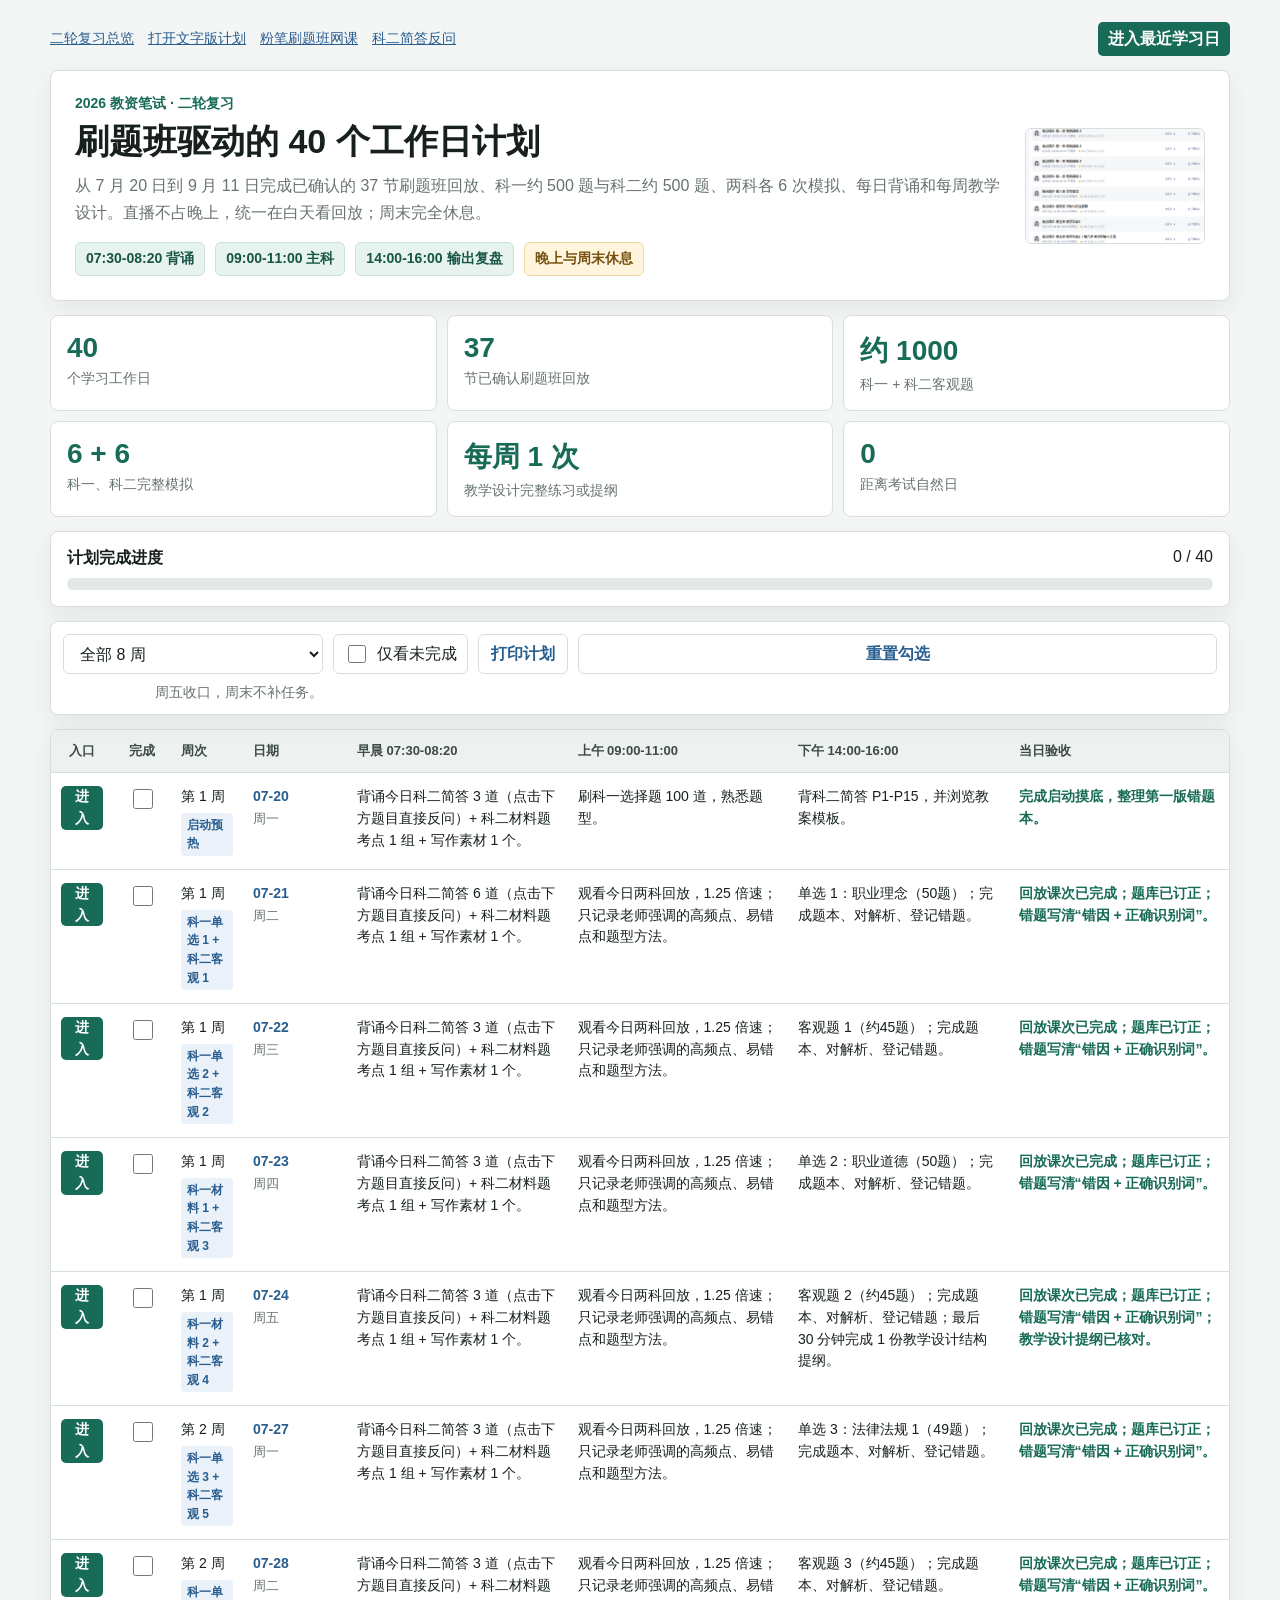
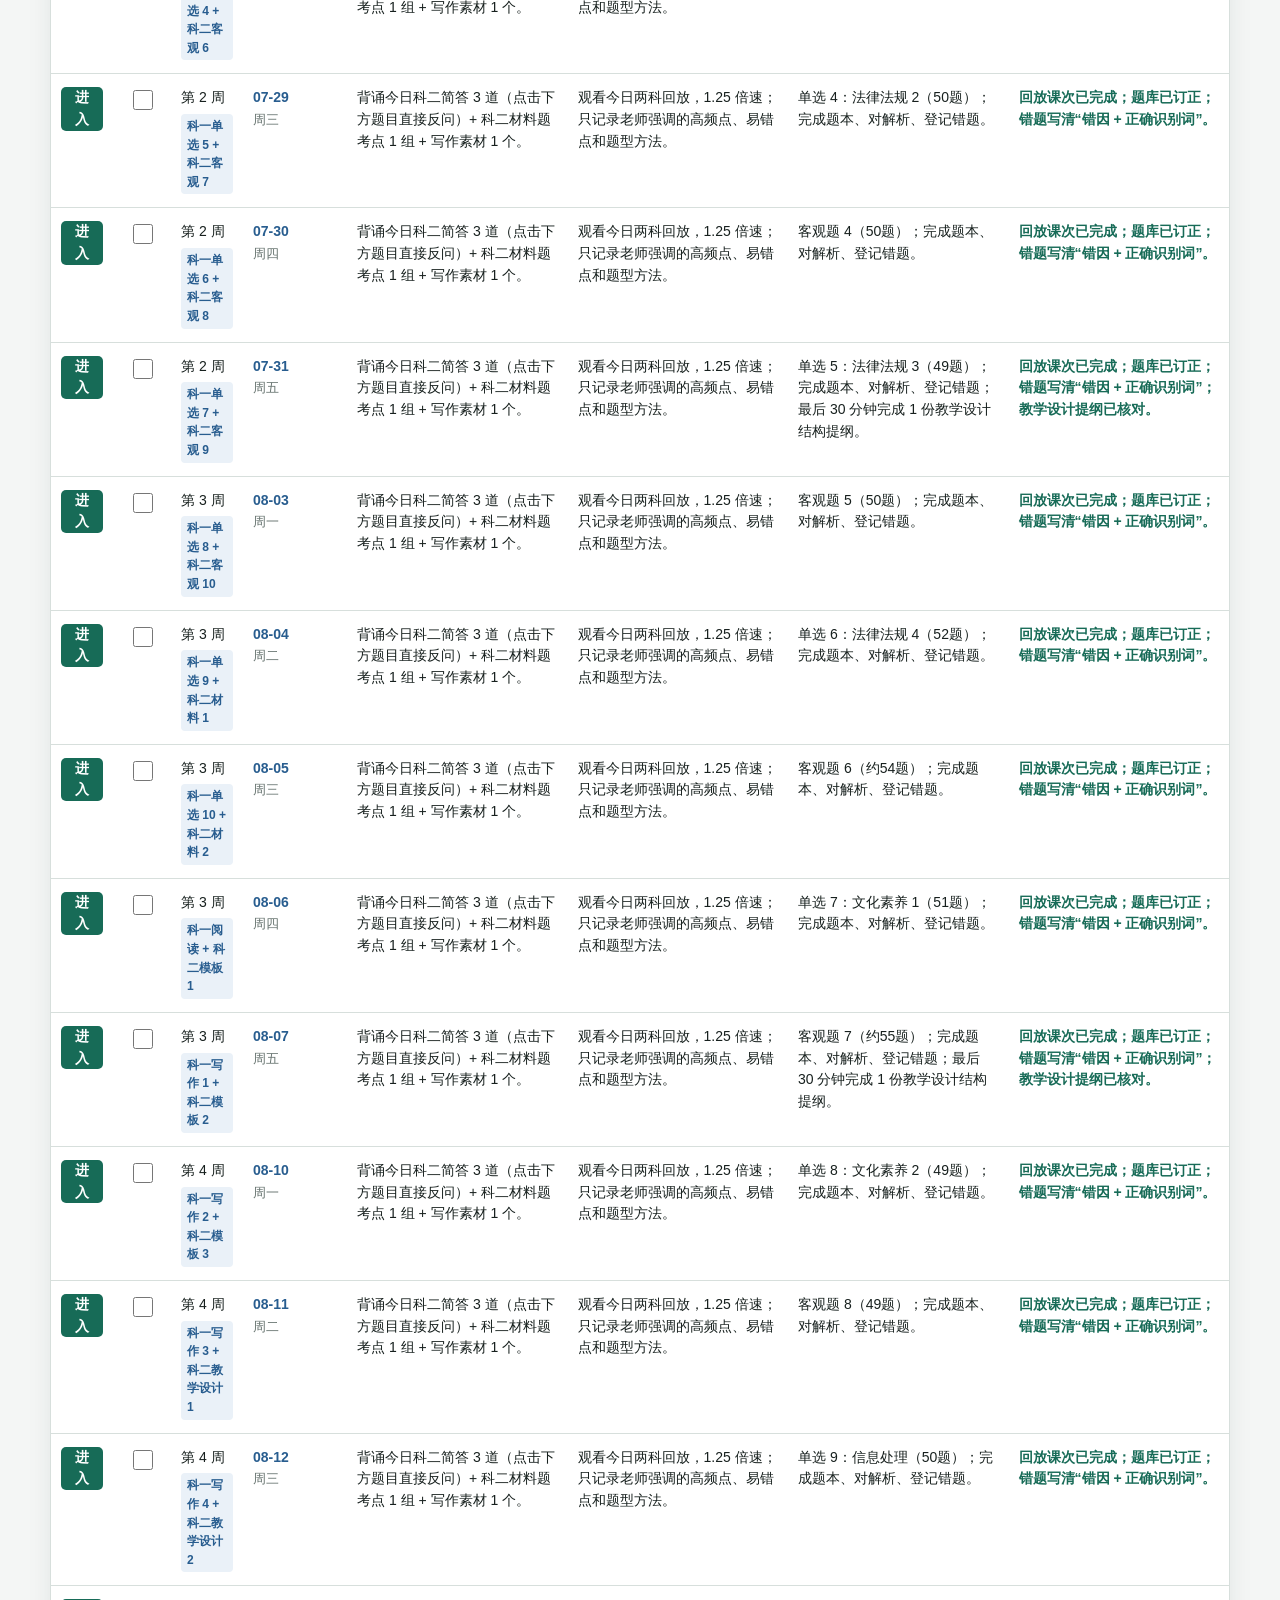
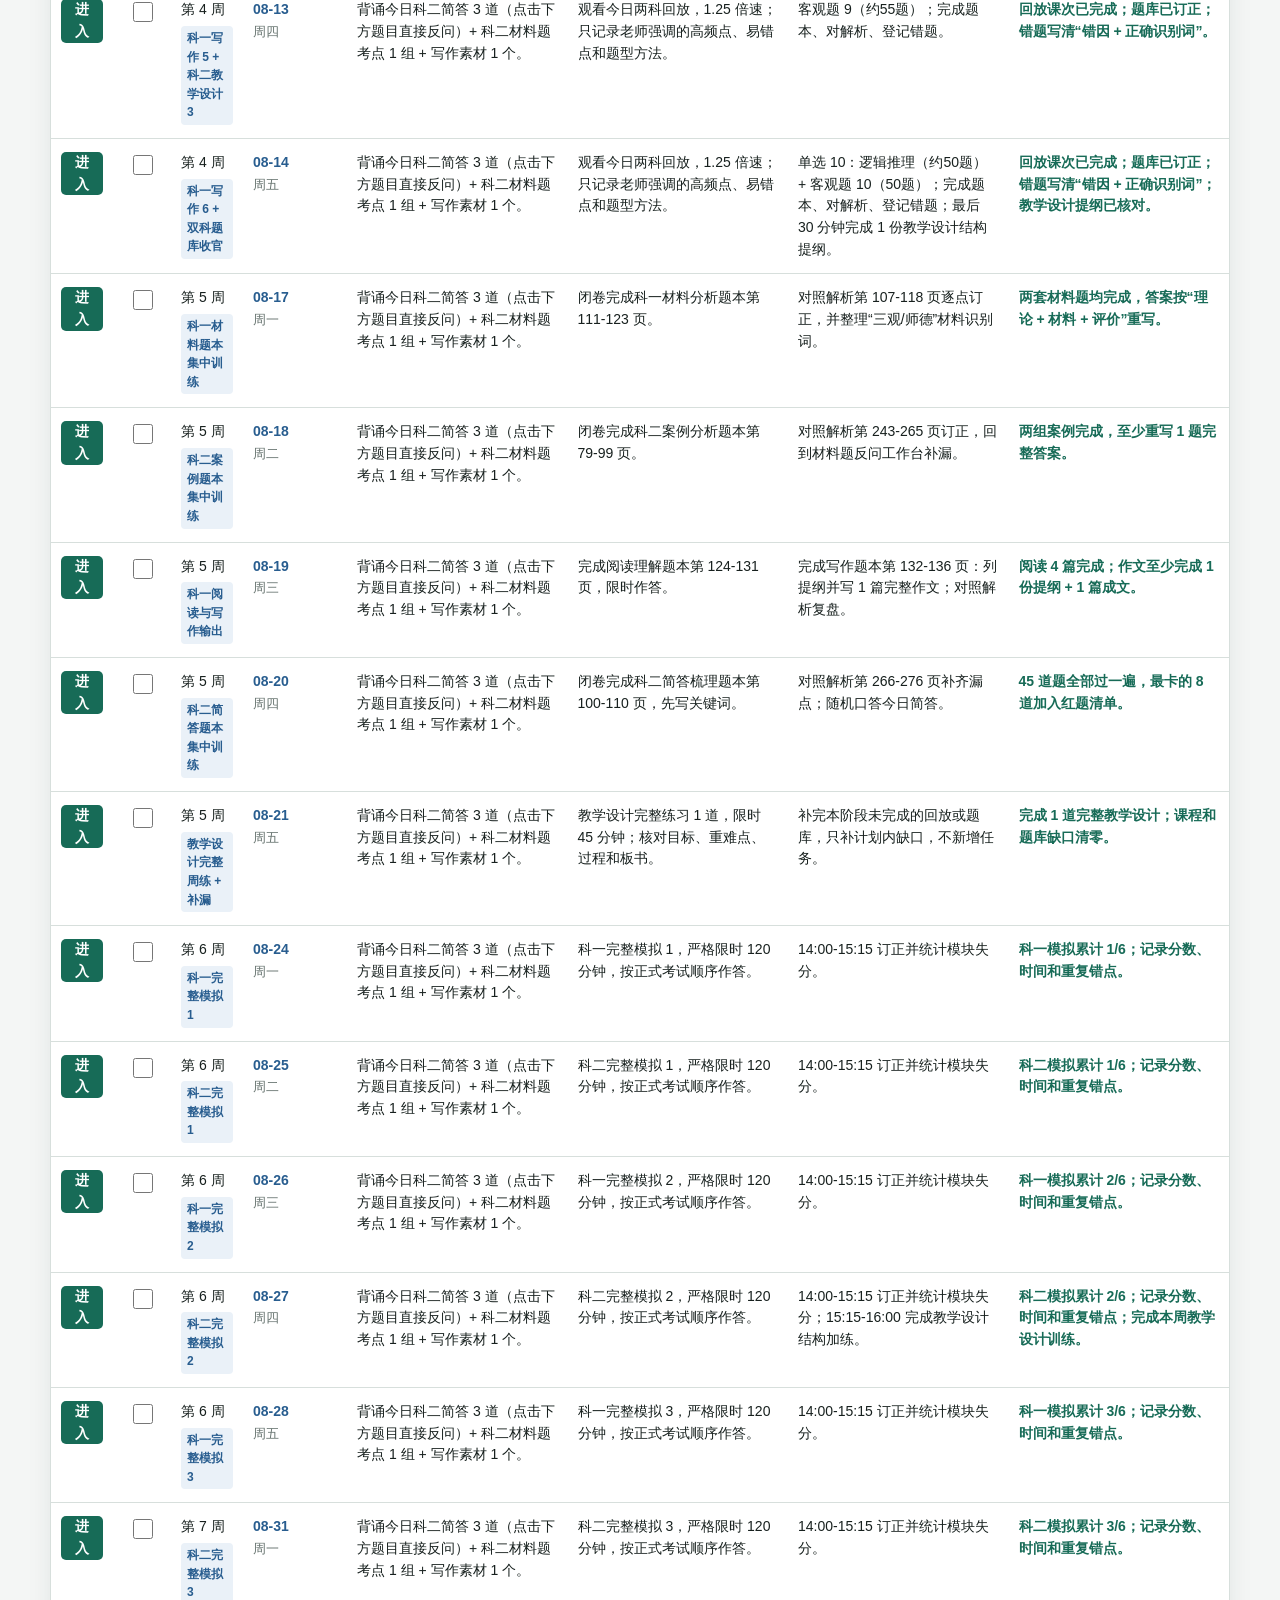
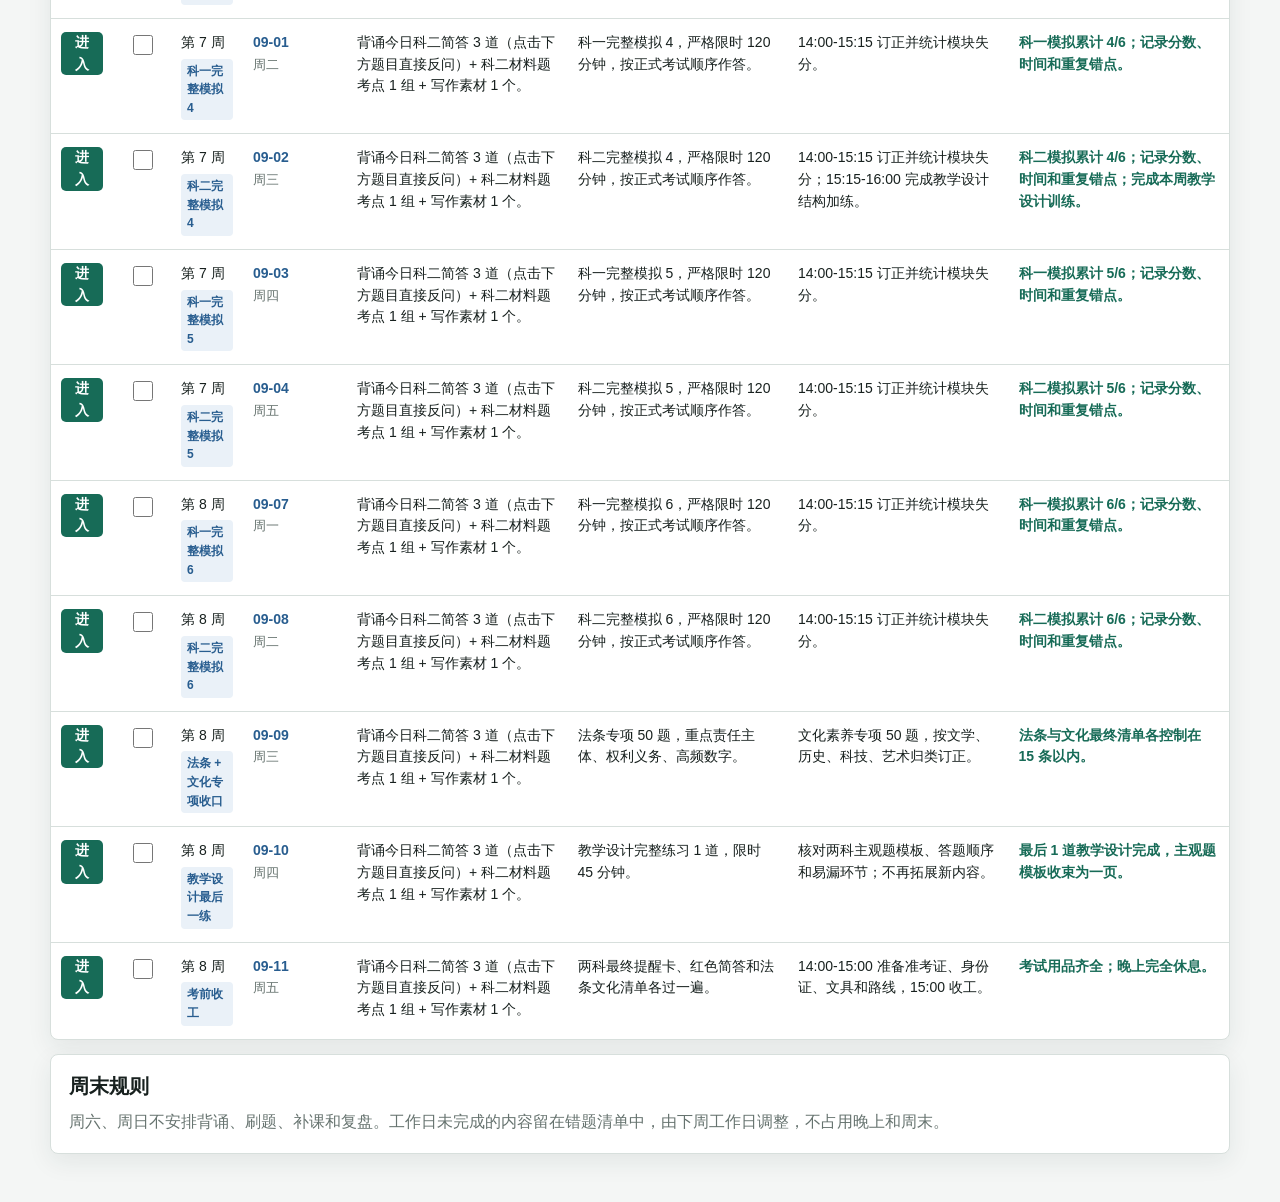
==== teacher-cert/index.html @ 80aad6b7 "Add teacher certification review workbench" ====
﻿<!doctype html>
<html lang="zh-CN">
<head>
  <meta charset="utf-8">
  <meta name="viewport" content="width=device-width, initial-scale=1">
  <title>教资二轮复习计划工作台</title>
  <style>
    :root {
      --bg: #f4f6f5;
      --panel: #ffffff;
      --text: #17201e;
      --muted: #66736f;
      --line: #d7dfdc;
      --green: #176b57;
      --green-soft: #e7f3ef;
      --blue: #285d8f;
      --blue-soft: #eaf1f8;
      --amber: #996515;
      --amber-soft: #fff5dd;
      --red: #a64242;
      --shadow: 0 8px 24px rgba(31, 52, 46, 0.08);
    }
    * { box-sizing: border-box; }
    body { margin: 0; background: var(--bg); color: var(--text); font-family: "Microsoft YaHei", "PingFang SC", sans-serif; }
    button, select, input { font: inherit; }
    a { color: var(--blue); }
    .shell { width: min(1180px, calc(100% - 32px)); margin: 0 auto; padding: 22px 0 48px; }
    .topbar { display: flex; align-items: center; justify-content: space-between; gap: 14px; margin-bottom: 14px; }
    .back-links { display: flex; gap: 14px; flex-wrap: wrap; font-size: 14px; }
    .hero { display: grid; grid-template-columns: minmax(0, 1fr) 180px; gap: 22px; align-items: center; padding: 24px; background: var(--panel); border: 1px solid var(--line); border-radius: 8px; box-shadow: var(--shadow); }
    .eyebrow { margin: 0 0 8px; color: var(--green); font-size: 14px; font-weight: 800; }
    h1 { margin: 0 0 10px; font-size: 34px; line-height: 1.2; letter-spacing: 0; }
    .subtitle { margin: 0; color: var(--muted); line-height: 1.7; }
    .hero img { width: 180px; height: 116px; object-fit: cover; border: 1px solid var(--line); border-radius: 6px; }
    .rules { display: flex; gap: 10px; flex-wrap: wrap; margin-top: 16px; }
    .rule { padding: 7px 10px; background: var(--green-soft); border: 1px solid #c9e2da; border-radius: 6px; color: #185545; font-size: 14px; font-weight: 700; }
    .rule.rest { background: var(--amber-soft); border-color: #efd8a6; color: #77500f; }
    .stats { display: grid; grid-template-columns: repeat(3, minmax(0, 1fr)); gap: 10px; margin: 14px 0; }
    .stat { min-height: 94px; padding: 16px; background: var(--panel); border: 1px solid var(--line); border-radius: 8px; }
    .stat strong { display: block; margin-bottom: 5px; color: var(--green); font-size: 28px; }
    .stat span { color: var(--muted); font-size: 14px; }
    .progress-panel, .toolbar, .schedule-panel, .weekend-panel { background: var(--panel); border: 1px solid var(--line); border-radius: 8px; box-shadow: var(--shadow); }
    .progress-panel { padding: 16px; margin-bottom: 14px; }
    .progress-head { display: flex; justify-content: space-between; gap: 14px; margin-bottom: 9px; }
    .progress-track { height: 12px; overflow: hidden; border-radius: 6px; background: #e4e9e7; }
    .progress-fill { width: 0; height: 100%; background: var(--green); transition: width 180ms ease; }
    .toolbar { display: grid; grid-template-columns: minmax(190px, 260px) auto auto 1fr; gap: 10px; align-items: center; padding: 12px; margin-bottom: 14px; position: sticky; top: 0; z-index: 3; }
    select, button { min-height: 40px; padding: 0 12px; border: 1px solid var(--line); border-radius: 6px; background: #fff; color: var(--text); }
    button { cursor: pointer; color: var(--blue); font-weight: 800; }
    button:hover { border-color: var(--blue); }
    .pending-control { display: inline-flex; align-items: center; gap: 8px; min-height: 40px; padding: 0 10px; border: 1px solid var(--line); border-radius: 6px; }
    .pending-control input { width: 18px; height: 18px; }
    .toolbar-note { justify-self: end; color: var(--muted); font-size: 14px; }
    .schedule-panel { overflow: hidden; }
    table { width: 100%; border-collapse: collapse; table-layout: fixed; }
    th { padding: 12px 10px; background: #edf2f0; border-bottom: 1px solid var(--line); color: #3e4a46; font-size: 13px; text-align: left; }
    td { padding: 13px 10px; border-bottom: 1px solid var(--line); vertical-align: top; line-height: 1.55; font-size: 14px; overflow-wrap: anywhere; }
    tr:last-child td { border-bottom: 0; }
    tr.today { background: var(--amber-soft); }
    tr.completed { background: #f0f5f3; color: #6c7773; }
    tr.completed .task-text { text-decoration: line-through; text-decoration-thickness: 1px; }
    .date-cell { width: 104px; }
    .week-cell { width: 72px; }
    .entry-cell { width: 62px; text-align: center; }
    .day-link, .today-entry { display: inline-flex; align-items: center; justify-content: center; min-height: 34px; padding: 0 10px; border-radius: 5px; background: var(--green); color: #fff; font-weight: 800; text-decoration: none; }
    .day-link:hover, .today-entry:hover { background: #105543; }
    .done-cell { width: 58px; text-align: center; }
    .done-cell input { width: 20px; height: 20px; accent-color: var(--green); }
    .date { font-weight: 900; color: var(--blue); }
    .day { color: var(--muted); font-size: 13px; }
    .focus { display: inline-block; margin-top: 5px; padding: 3px 6px; border-radius: 4px; background: var(--blue-soft); color: var(--blue); font-size: 12px; font-weight: 800; }
    .check { color: var(--green); font-weight: 700; }
    .empty { display: none; padding: 28px; color: var(--muted); text-align: center; }
    .empty.show { display: block; }
    .weekend-panel { margin-top: 14px; padding: 18px; }
    .weekend-panel h2 { margin: 0 0 8px; font-size: 20px; }
    .weekend-panel p { margin: 0; color: var(--muted); line-height: 1.7; }
    @media (max-width: 800px) {
      .shell { width: min(100% - 20px, 1180px); padding-top: 12px; }
      .hero { grid-template-columns: 1fr; padding: 18px; }
      .hero img { width: 100%; height: 150px; }
      h1 { font-size: 28px; }
      .stats { grid-template-columns: repeat(2, minmax(0, 1fr)); }
      .toolbar { position: static; grid-template-columns: 1fr 1fr; }
      .toolbar-note { grid-column: 1 / -1; justify-self: start; }
      table, tbody, tr, td { display: block; width: 100%; }
      thead { display: none; }
      tr { padding: 12px 14px; border-bottom: 1px solid var(--line); }
      tr:last-child { border-bottom: 0; }
      td { display: grid; grid-template-columns: 76px minmax(0, 1fr); gap: 8px; padding: 5px 0; border: 0; }
      td::before { content: attr(data-label); color: var(--muted); font-size: 12px; font-weight: 800; }
      .done-cell { text-align: left; }
      .done-cell input { justify-self: start; }
    }
    @media print {
      body { background: #fff; }
      .shell { width: 100%; padding: 0; }
      .topbar, .toolbar, .hero img, .weekend-panel { display: none; }
      .hero, .progress-panel, .schedule-panel { box-shadow: none; }
      tr { break-inside: avoid; }
    }
  </style>
</head>
<body>
  <main class="shell">
    <div class="topbar">
      <div class="back-links">
        <a href="./index.html">二轮复习总览</a>
        <a href="./教资备考学习计划-2026-09-12考试.txt">打开文字版计划</a>
        <a href="https://www.fenbi.com/spa/pwa/episodes/795097" target="_blank" rel="noopener">粉笔刷题班网课</a>
        <a href="./科目二教育教学知识与能力备考/90_主观题与答题技巧/科目二简答题反问工作台.html">科二简答反问</a>
      </div>
      <a class="today-entry" id="todayEntry" href="./教资二轮每日复习工作台.html">进入今日任务</a>

    </div>

    <section class="hero">
      <div>
        <p class="eyebrow">2026 教资笔试 · 二轮复习</p>
        <h1>刷题班驱动的 40 个工作日计划</h1>
        <p class="subtitle">从 7 月 20 日到 9 月 11 日完成已确认的 37 节刷题班回放、科一约 500 题与科二约 500 题、两科各 6 次模拟、每日背诵和每周教学设计。直播不占晚上，统一在白天看回放；周末完全休息。</p>
        <div class="rules">
          <span class="rule">07:30-08:20 背诵</span>
          <span class="rule">09:00-11:00 主科</span>
          <span class="rule">14:00-16:00 输出复盘</span>
          <span class="rule rest">晚上与周末休息</span>
        </div>
      </div>
      <img src="./教资可视化工作台/assets/subject-two-learned-page.png" alt="科目二二轮资料预览">
    </section>

    <section class="stats" aria-label="计划统计">
      <article class="stat"><strong>40</strong><span>个学习工作日</span></article>
      <article class="stat"><strong>37</strong><span>节已确认刷题班回放</span></article>
      <article class="stat"><strong>约 1000</strong><span>科一 + 科二客观题</span></article>
      <article class="stat"><strong>6 + 6</strong><span>科一、科二完整模拟</span></article>
      <article class="stat"><strong>每周 1 次</strong><span>教学设计完整练习或提纲</span></article>
      <article class="stat"><strong id="countdown">--</strong><span>距离考试自然日</span></article>
    </section>

    <section class="progress-panel" aria-label="完成进度">
      <div class="progress-head"><strong>计划完成进度</strong><span id="progressText">0 / 40</span></div>
      <div class="progress-track"><div class="progress-fill" id="progressFill"></div></div>
    </section>

    <section class="toolbar" aria-label="计划筛选">
      <select id="weekFilter" aria-label="选择周次">
        <option value="">全部 8 周</option>
      </select>
      <label class="pending-control"><input id="pendingOnly" type="checkbox">仅看未完成</label>
      <button id="printPlan" type="button">打印计划</button>
      <button id="resetPlan" type="button">重置勾选</button>
      <span class="toolbar-note">周五收口，周末不补任务。</span>
    </section>

    <section class="schedule-panel">
      <table>
        <thead>
          <tr>
            <th class="entry-cell">入口</th>
            <th class="done-cell">完成</th>
            <th class="week-cell">周次</th>
            <th class="date-cell">日期</th>
            <th>早晨 07:30-08:20</th>
            <th>上午 09:00-11:00</th>
            <th>下午 14:00-16:00</th>
            <th>当日验收</th>
          </tr>
        </thead>
        <tbody id="scheduleBody"></tbody>
      </table>
      <p class="empty" id="emptyState">当前筛选下没有任务。</p>
    </section>

    <section class="weekend-panel">
      <h2>周末规则</h2>
      <p>周六、周日不安排背诵、刷题、补课和复盘。工作日未完成的内容留在错题清单中，由下周工作日调整，不占用晚上和周末。</p>
    </section>
  </main>

  <script src="./教资二轮复习计划数据.js"></script>
  <script>
    const schedule = window.teacherCertSchedule;

    const storageKey = 'teacher-cert-phase2-plan-2026-v2';
    const completed = new Set(JSON.parse(localStorage.getItem(storageKey) || '[]'));
    const body = document.querySelector('#scheduleBody');
    const weekFilter = document.querySelector('#weekFilter');
    const pendingOnly = document.querySelector('#pendingOnly');
    const emptyState = document.querySelector('#emptyState');
    const progressText = document.querySelector('#progressText');
    const progressFill = document.querySelector('#progressFill');

    for (let week = 1; week <= 8; week += 1) {
      const option = document.createElement('option');
      option.value = String(week);
      option.textContent = `第 ${week} 周`;
      weekFilter.appendChild(option);
    }

    function render() {
      const selectedWeek = weekFilter.value;
      const onlyPending = pendingOnly.checked;
      const today = new Date();
      const localToday = `${today.getFullYear()}-${String(today.getMonth() + 1).padStart(2, '0')}-${String(today.getDate()).padStart(2, '0')}`;
      const visible = schedule.filter(item => (!selectedWeek || String(item.week) === selectedWeek) && (!onlyPending || !completed.has(item.date)));

      body.innerHTML = visible.map(item => {
        const isDone = completed.has(item.date);
        const classes = [item.date === localToday ? 'today' : '', isDone ? 'completed' : ''].filter(Boolean).join(' ');
        return `<tr class="${classes}" data-date="${item.date}">
          <td class="entry-cell" data-label="入口"><a class="day-link" href="./教资二轮每日复习工作台.html?date=${item.date}">进入</a></td>
          <td class="done-cell" data-label="完成"><input type="checkbox" aria-label="标记 ${item.date} 已完成" ${isDone ? 'checked' : ''}></td>
          <td class="week-cell" data-label="周次">第 ${item.week} 周<br><span class="focus">${item.focus}</span></td>
          <td class="date-cell" data-label="日期"><span class="date">${item.date.slice(5)}</span><br><span class="day">${item.day}</span></td>
          <td class="task-text" data-label="早晨">${item.morning}</td>
          <td class="task-text" data-label="上午">${item.am}</td>
          <td class="task-text" data-label="下午">${item.pm}</td>
          <td class="check" data-label="验收">${item.check}</td>
        </tr>`;
      }).join('');

      body.querySelectorAll('tr').forEach(row => {
        const checkbox = row.querySelector('input[type="checkbox"]');
        checkbox.addEventListener('change', () => {
          const date = row.dataset.date;
          if (checkbox.checked) completed.add(date); else completed.delete(date);
          localStorage.setItem(storageKey, JSON.stringify(Array.from(completed)));
          const dailyKey = `teacher-cert-daily-v2-${date}`;
          const dailyState = JSON.parse(localStorage.getItem(dailyKey) || '{"note":""}');
          dailyState.morning = checkbox.checked;
          dailyState.am = checkbox.checked;
          dailyState.pm = checkbox.checked;
          dailyState.material = checkbox.checked;
          localStorage.setItem(dailyKey, JSON.stringify(dailyState));
          render();
        });
      });

      emptyState.classList.toggle('show', visible.length === 0);
      const doneCount = completed.size;
      progressText.textContent = `${doneCount} / ${schedule.length}`;
      progressFill.style.width = `${doneCount / schedule.length * 100}%`;
    }

    function updateCountdown() {
      const now = new Date();
      now.setHours(0, 0, 0, 0);
      const exam = new Date(2026, 8, 12);
      const days = Math.max(0, Math.ceil((exam - now) / 86400000));
      document.querySelector('#countdown').textContent = String(days);
      const todayText = `${now.getFullYear()}-${String(now.getMonth() + 1).padStart(2, '0')}-${String(now.getDate()).padStart(2, '0')}`;
      const entry = schedule.find(item => item.date >= todayText) || schedule[schedule.length - 1];
      const todayEntry = document.querySelector('#todayEntry');
      todayEntry.href = `./教资二轮每日复习工作台.html?date=${entry.date}`;
      todayEntry.textContent = entry.date === todayText ? '进入今日任务' : '进入最近学习日';
    }

    weekFilter.addEventListener('change', render);
    pendingOnly.addEventListener('change', render);
    document.querySelector('#printPlan').addEventListener('click', () => window.print());
    document.querySelector('#resetPlan').addEventListener('click', () => {
      if (!window.confirm('确定清空全部完成记录吗？')) return;
      completed.clear();
      localStorage.removeItem(storageKey);
      schedule.forEach(item => {
        const dailyKey = `teacher-cert-daily-v2-${item.date}`;
        const dailyState = JSON.parse(localStorage.getItem(dailyKey) || '{"note":""}');
        dailyState.morning = false;
        dailyState.am = false;
        dailyState.pm = false;
        dailyState.material = false;
        localStorage.setItem(dailyKey, JSON.stringify(dailyState));
      });
      render();
    });

    updateCountdown();
    render();
  </script>
</body>
</html>
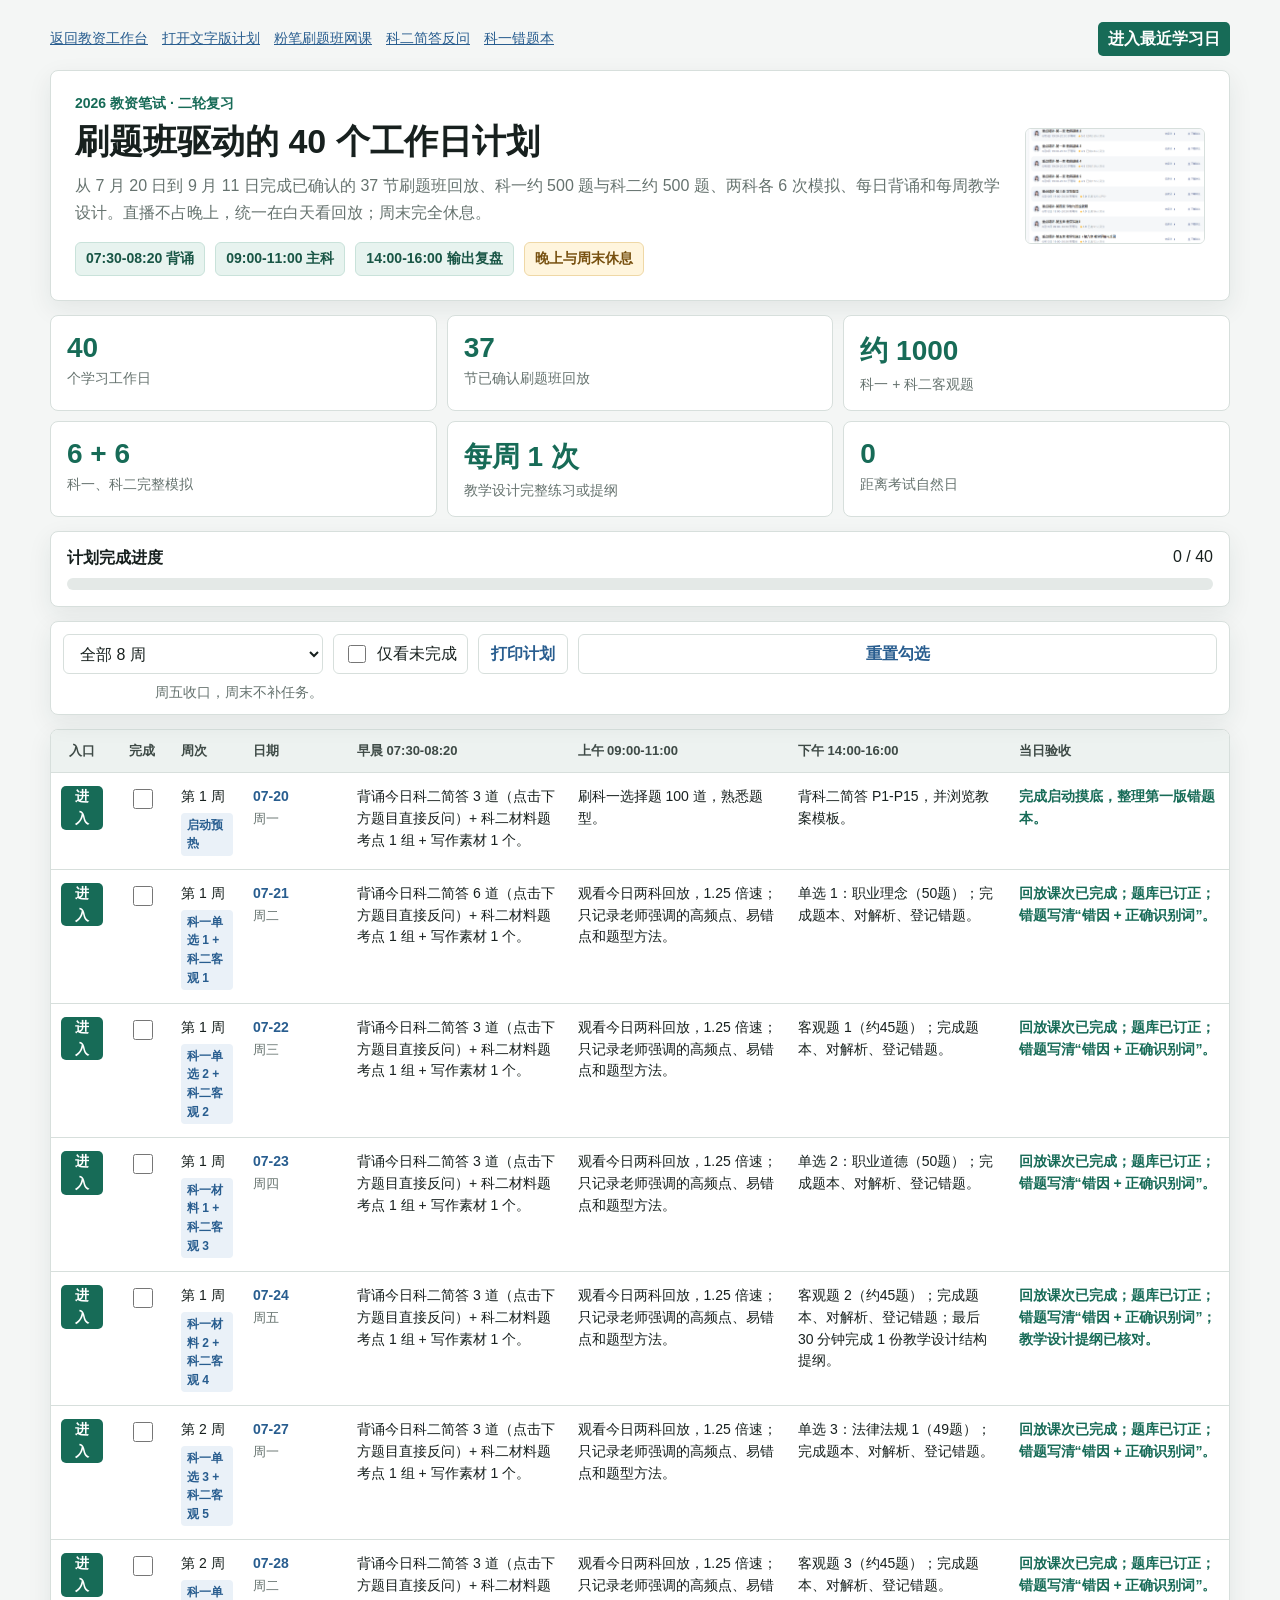
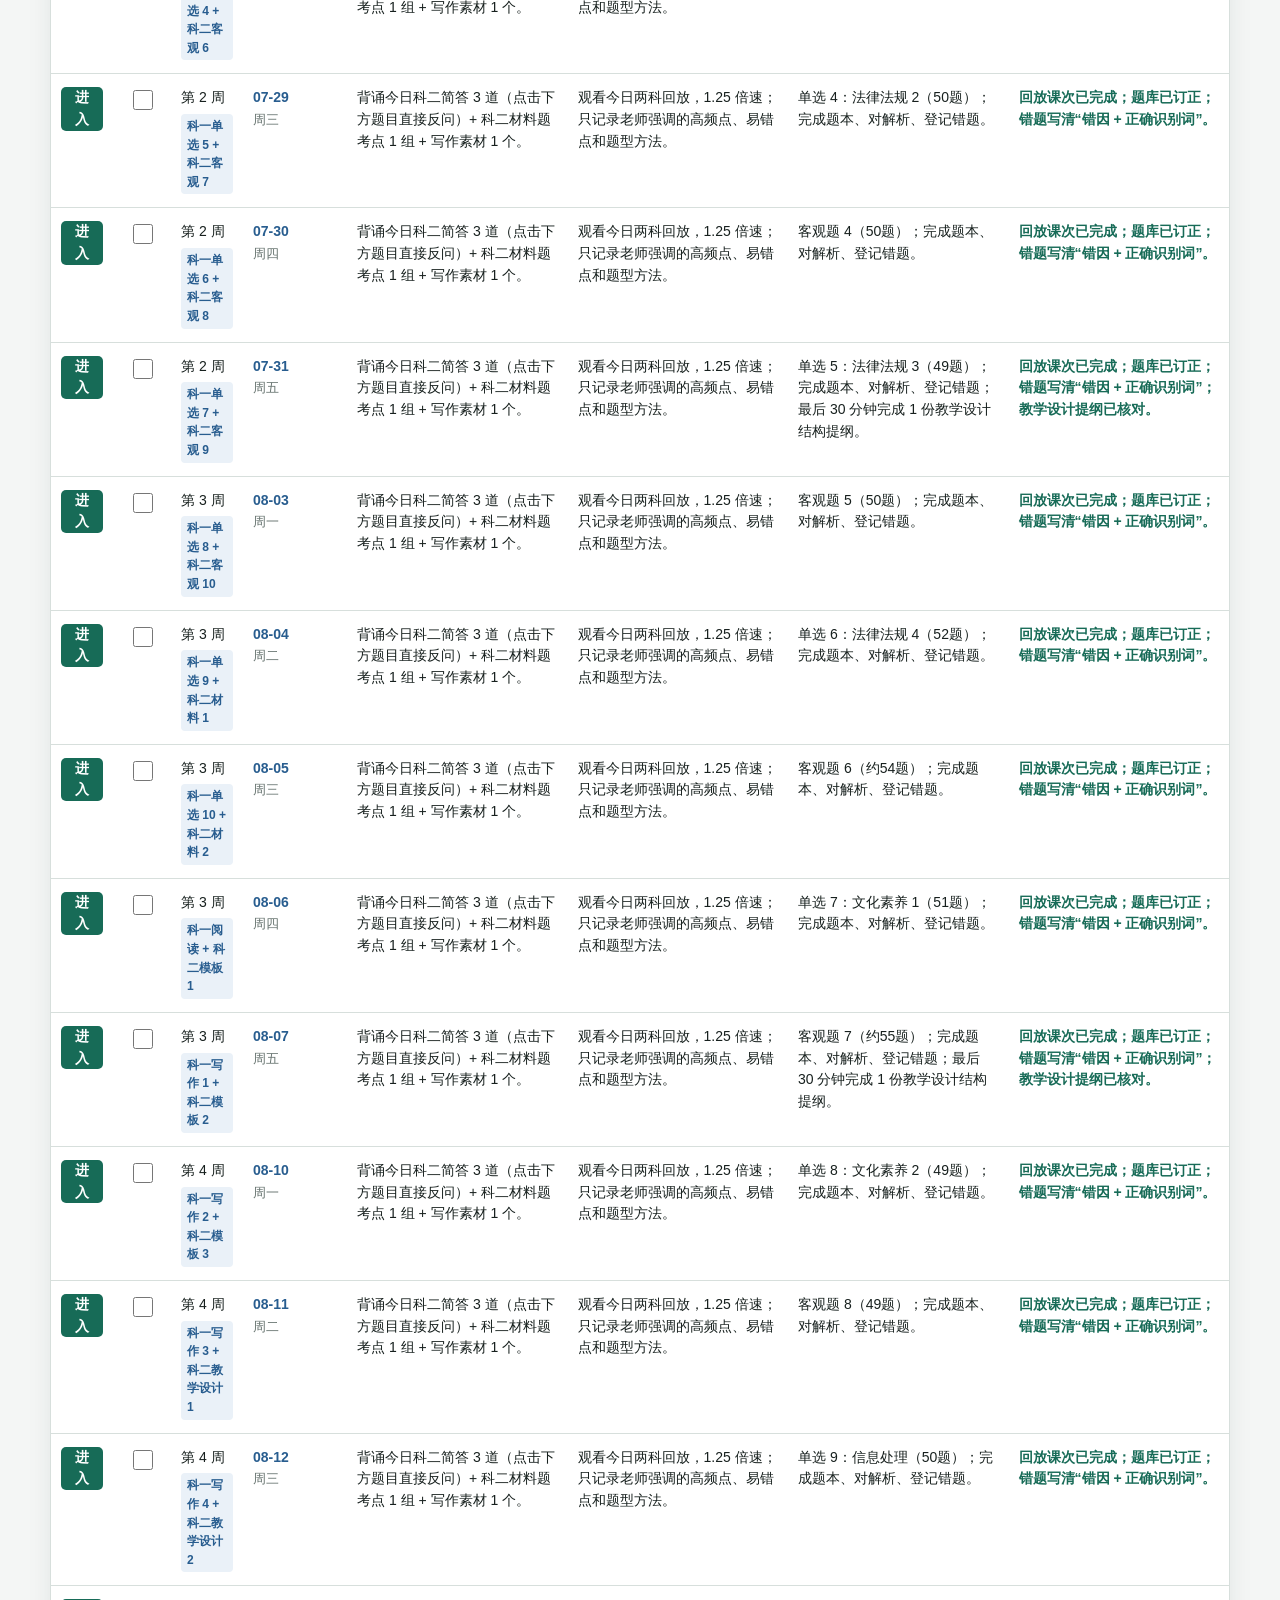
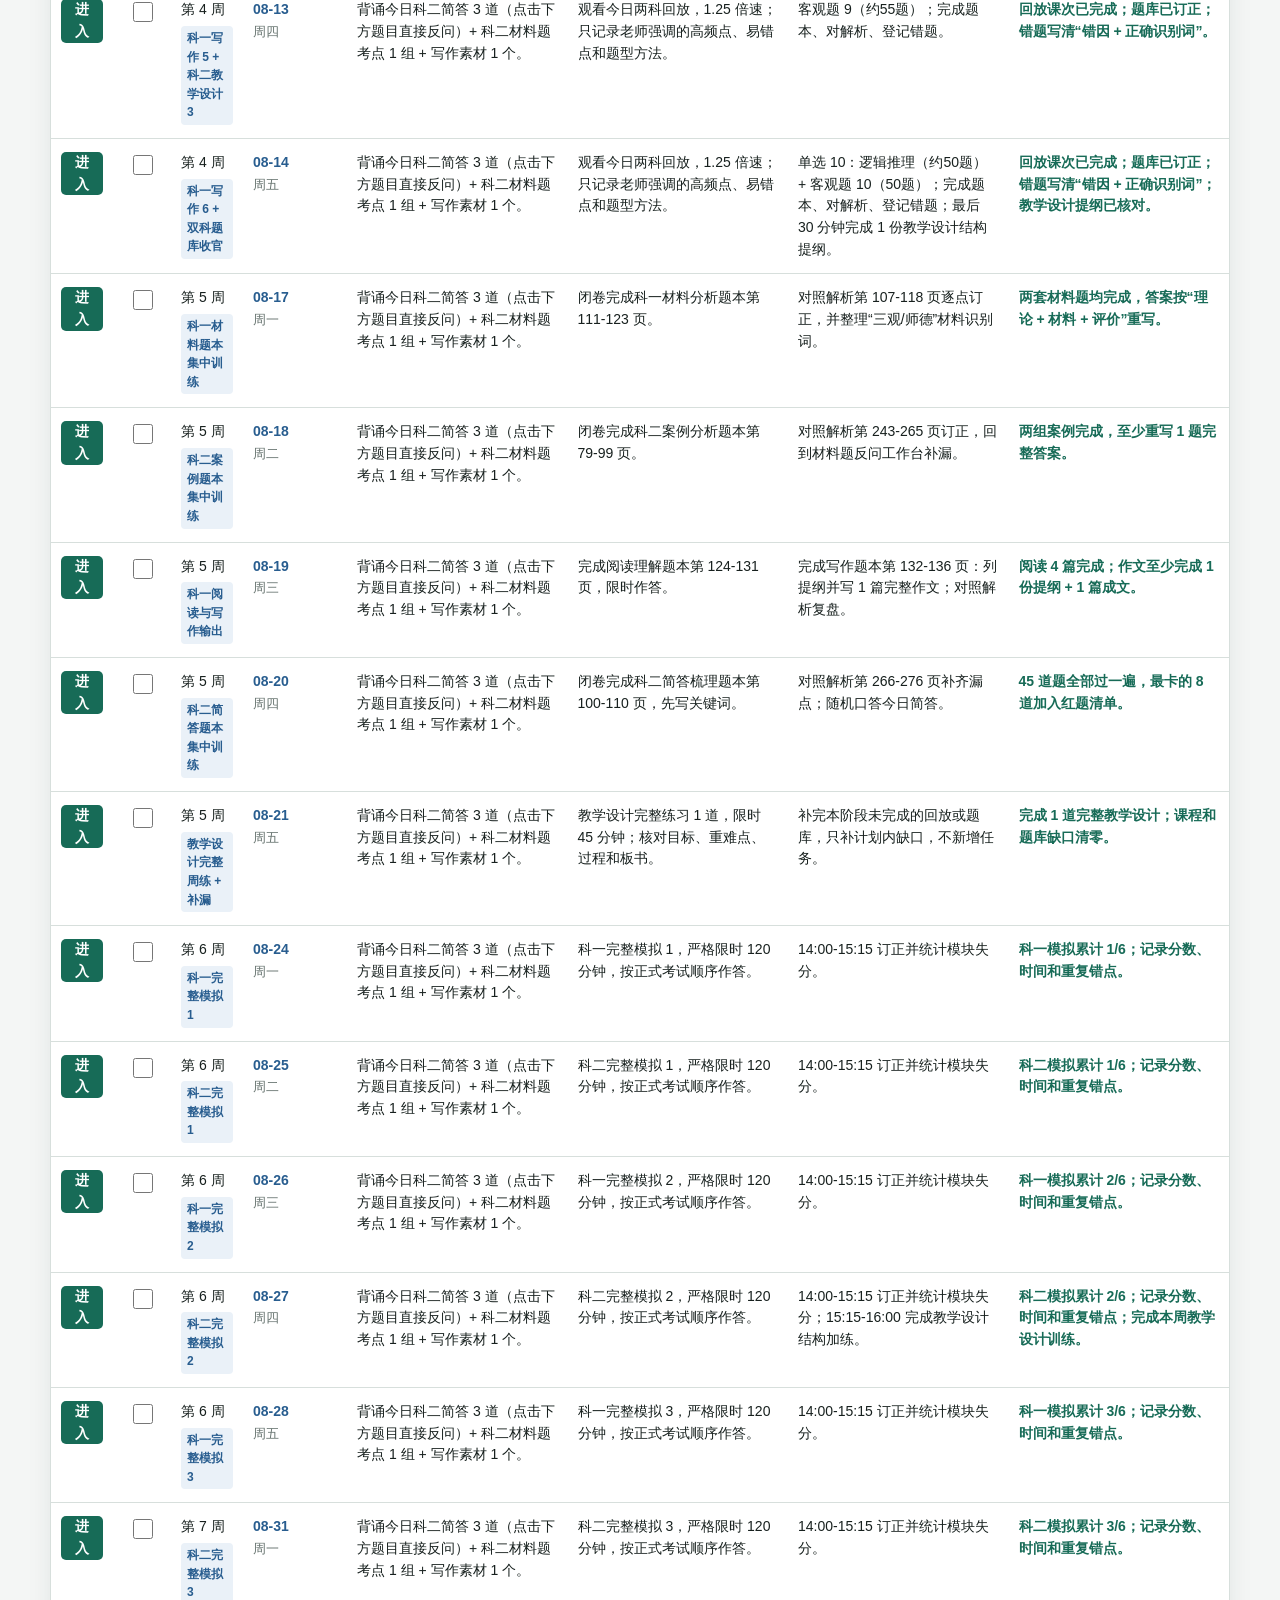
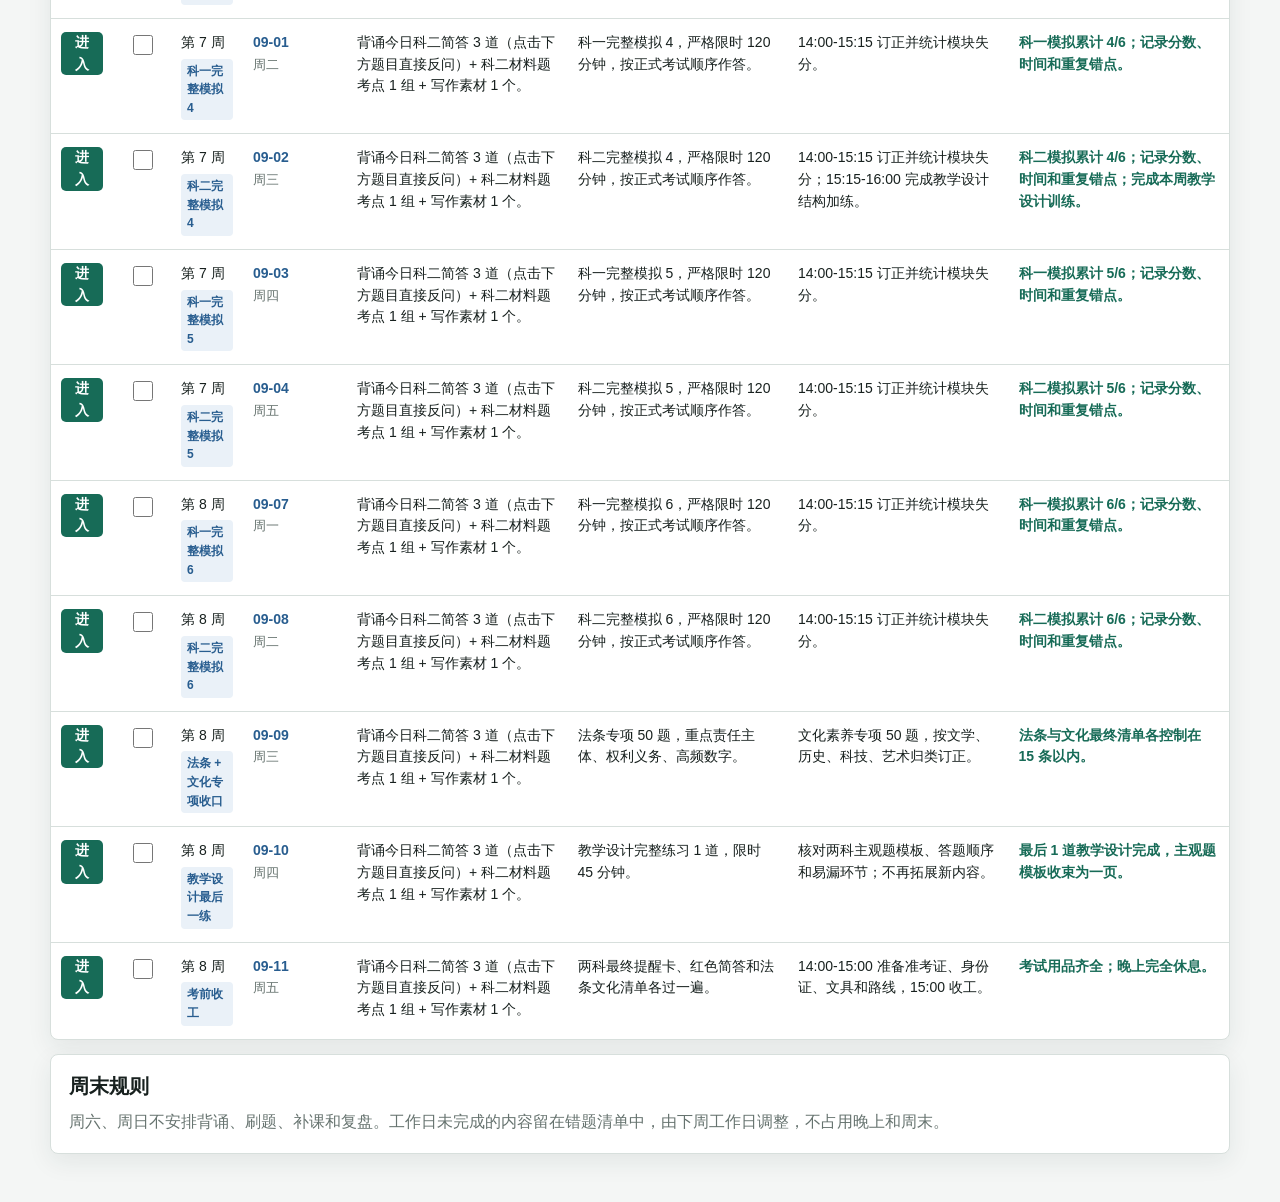
==== commit 95eb8ec9: "Add teacher certification wrong-question notebook" ====
--- a/teacher-cert/index.html
+++ b/teacher-cert/index.html
@@ -61,9 +61,9 @@
     tr.completed .task-text { text-decoration: line-through; text-decoration-thickness: 1px; }
     .date-cell { width: 104px; }
     .week-cell { width: 72px; }
-    .entry-cell { width: 62px; text-align: center; }
-    .day-link, .today-entry { display: inline-flex; align-items: center; justify-content: center; min-height: 34px; padding: 0 10px; border-radius: 5px; background: var(--green); color: #fff; font-weight: 800; text-decoration: none; }
-    .day-link:hover, .today-entry:hover { background: #105543; }
+    .entry-cell { width: 62px; text-align: center; }
+    .day-link, .today-entry { display: inline-flex; align-items: center; justify-content: center; min-height: 34px; padding: 0 10px; border-radius: 5px; background: var(--green); color: #fff; font-weight: 800; text-decoration: none; }
+    .day-link:hover, .today-entry:hover { background: #105543; }
     .done-cell { width: 58px; text-align: center; }
     .done-cell input { width: 20px; height: 20px; accent-color: var(--green); }
     .date { font-weight: 900; color: var(--blue); }
@@ -105,12 +105,13 @@
   <main class="shell">
     <div class="topbar">
       <div class="back-links">
-        <a href="./index.html">二轮复习总览</a>
+        <a href="./教资可视化工作台/index.html">返回教资工作台</a>
         <a href="./教资备考学习计划-2026-09-12考试.txt">打开文字版计划</a>
         <a href="https://www.fenbi.com/spa/pwa/episodes/795097" target="_blank" rel="noopener">粉笔刷题班网课</a>
-        <a href="./科目二教育教学知识与能力备考/90_主观题与答题技巧/科目二简答题反问工作台.html">科二简答反问</a>
-      </div>
-      <a class="today-entry" id="todayEntry" href="./教资二轮每日复习工作台.html">进入今日任务</a>
+        <a href="./科目二教育教学知识与能力备考/90_主观题与答题技巧/科目二简答题反问工作台.html">科二简答反问</a>
+        <a href="./教资科一选择题错题本.html">科一错题本</a>
+      </div>
+      <a class="today-entry" id="todayEntry" href="./教资二轮每日复习工作台.html">进入今日任务</a>
 
     </div>
 
@@ -157,7 +158,7 @@
       <table>
         <thead>
           <tr>
-            <th class="entry-cell">入口</th>
+            <th class="entry-cell">入口</th>
             <th class="done-cell">完成</th>
             <th class="week-cell">周次</th>
             <th class="date-cell">日期</th>
@@ -178,8 +179,8 @@
     </section>
   </main>
 
-  <script src="./教资二轮复习计划数据.js"></script>
-  <script>
+  <script src="./教资二轮复习计划数据.js"></script>
+  <script>
     const schedule = window.teacherCertSchedule;
 
     const storageKey = 'teacher-cert-phase2-plan-2026-v2';
@@ -208,8 +209,8 @@
       body.innerHTML = visible.map(item => {
         const isDone = completed.has(item.date);
         const classes = [item.date === localToday ? 'today' : '', isDone ? 'completed' : ''].filter(Boolean).join(' ');
-        return `<tr class="${classes}" data-date="${item.date}">
-          <td class="entry-cell" data-label="入口"><a class="day-link" href="./教资二轮每日复习工作台.html?date=${item.date}">进入</a></td>
+        return `<tr class="${classes}" data-date="${item.date}">
+          <td class="entry-cell" data-label="入口"><a class="day-link" href="./教资二轮每日复习工作台.html?date=${item.date}">进入</a></td>
           <td class="done-cell" data-label="完成"><input type="checkbox" aria-label="标记 ${item.date} 已完成" ${isDone ? 'checked' : ''}></td>
           <td class="week-cell" data-label="周次">第 ${item.week} 周<br><span class="focus">${item.focus}</span></td>
           <td class="date-cell" data-label="日期"><span class="date">${item.date.slice(5)}</span><br><span class="day">${item.day}</span></td>
@@ -230,7 +231,7 @@
           const dailyState = JSON.parse(localStorage.getItem(dailyKey) || '{"note":""}');
           dailyState.morning = checkbox.checked;
           dailyState.am = checkbox.checked;
-          dailyState.pm = checkbox.checked;
+          dailyState.pm = checkbox.checked;
           dailyState.material = checkbox.checked;
           localStorage.setItem(dailyKey, JSON.stringify(dailyState));
           render();
@@ -268,7 +269,7 @@
         const dailyState = JSON.parse(localStorage.getItem(dailyKey) || '{"note":""}');
         dailyState.morning = false;
         dailyState.am = false;
-        dailyState.pm = false;
+        dailyState.pm = false;
         dailyState.material = false;
         localStorage.setItem(dailyKey, JSON.stringify(dailyState));
       });
@@ -279,5 +280,6 @@
     render();
   </script>
 </body>
-</html>
-
+</html>
+
+
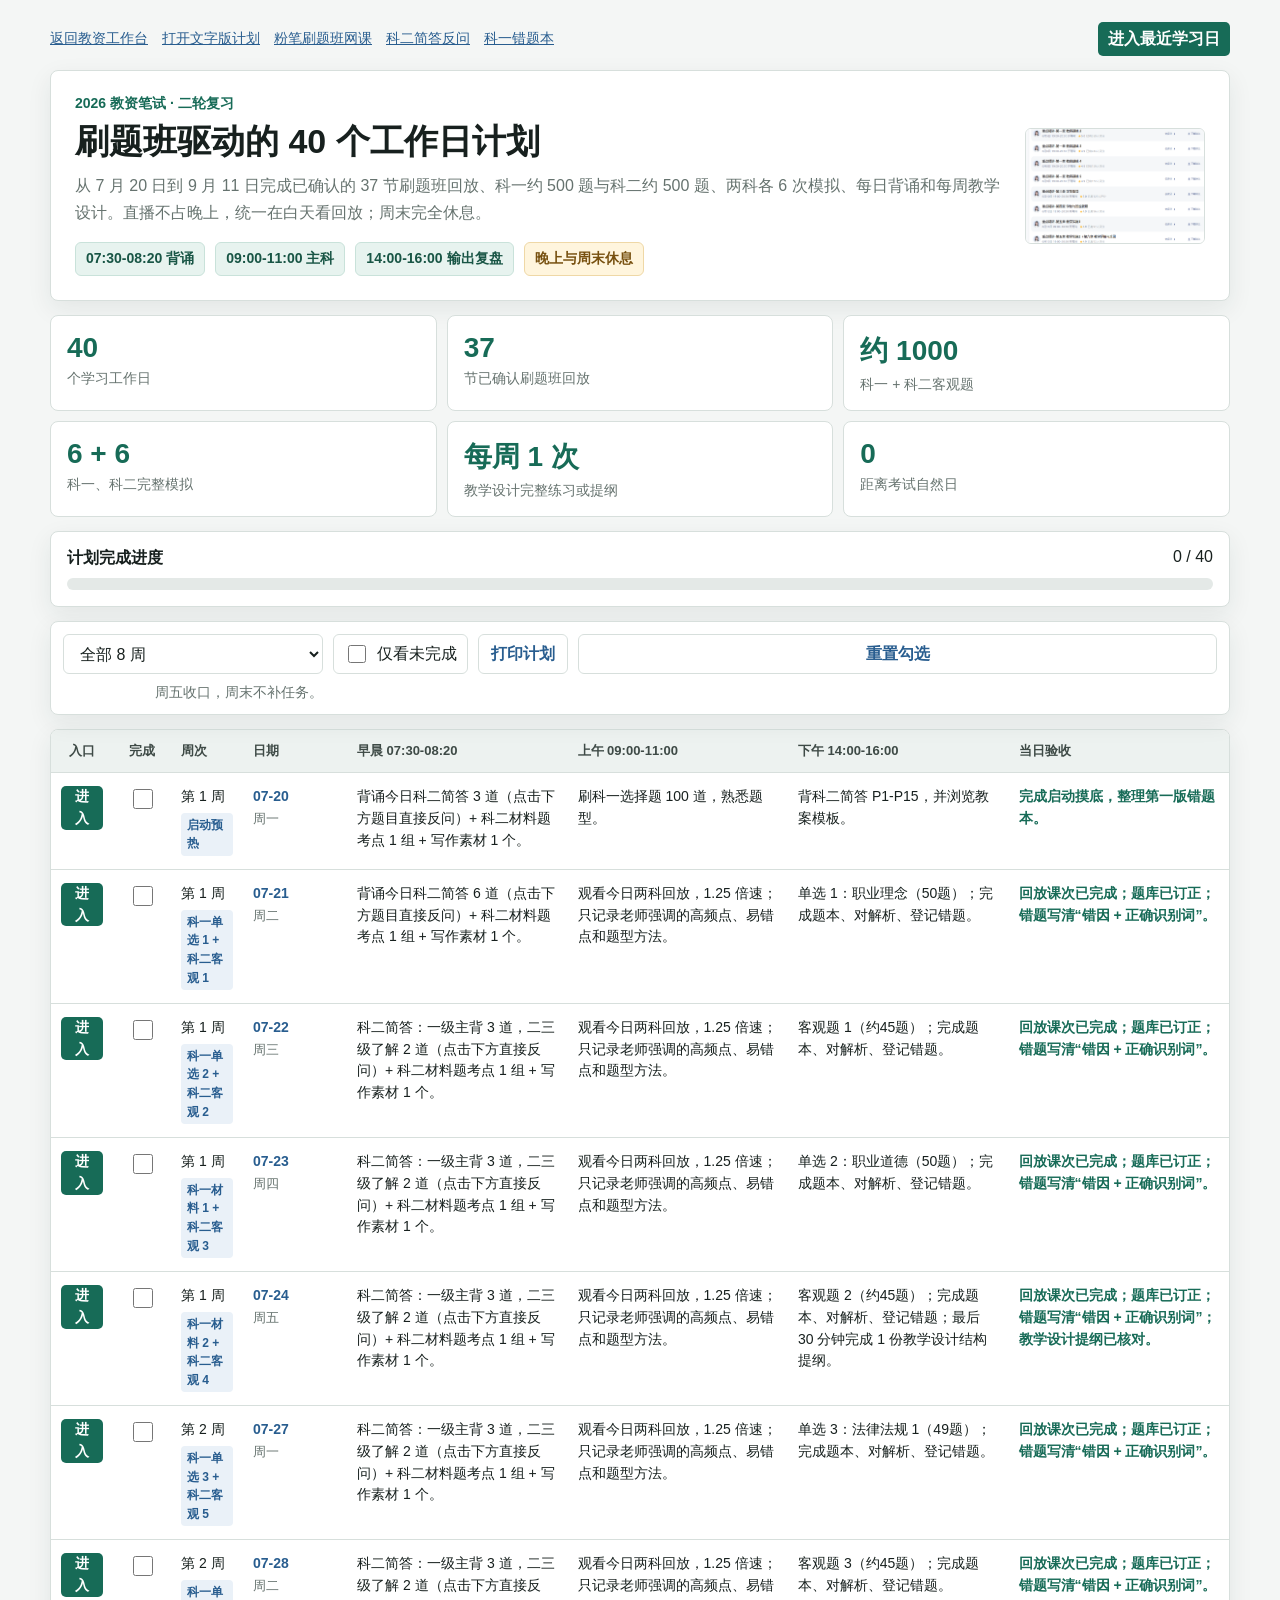
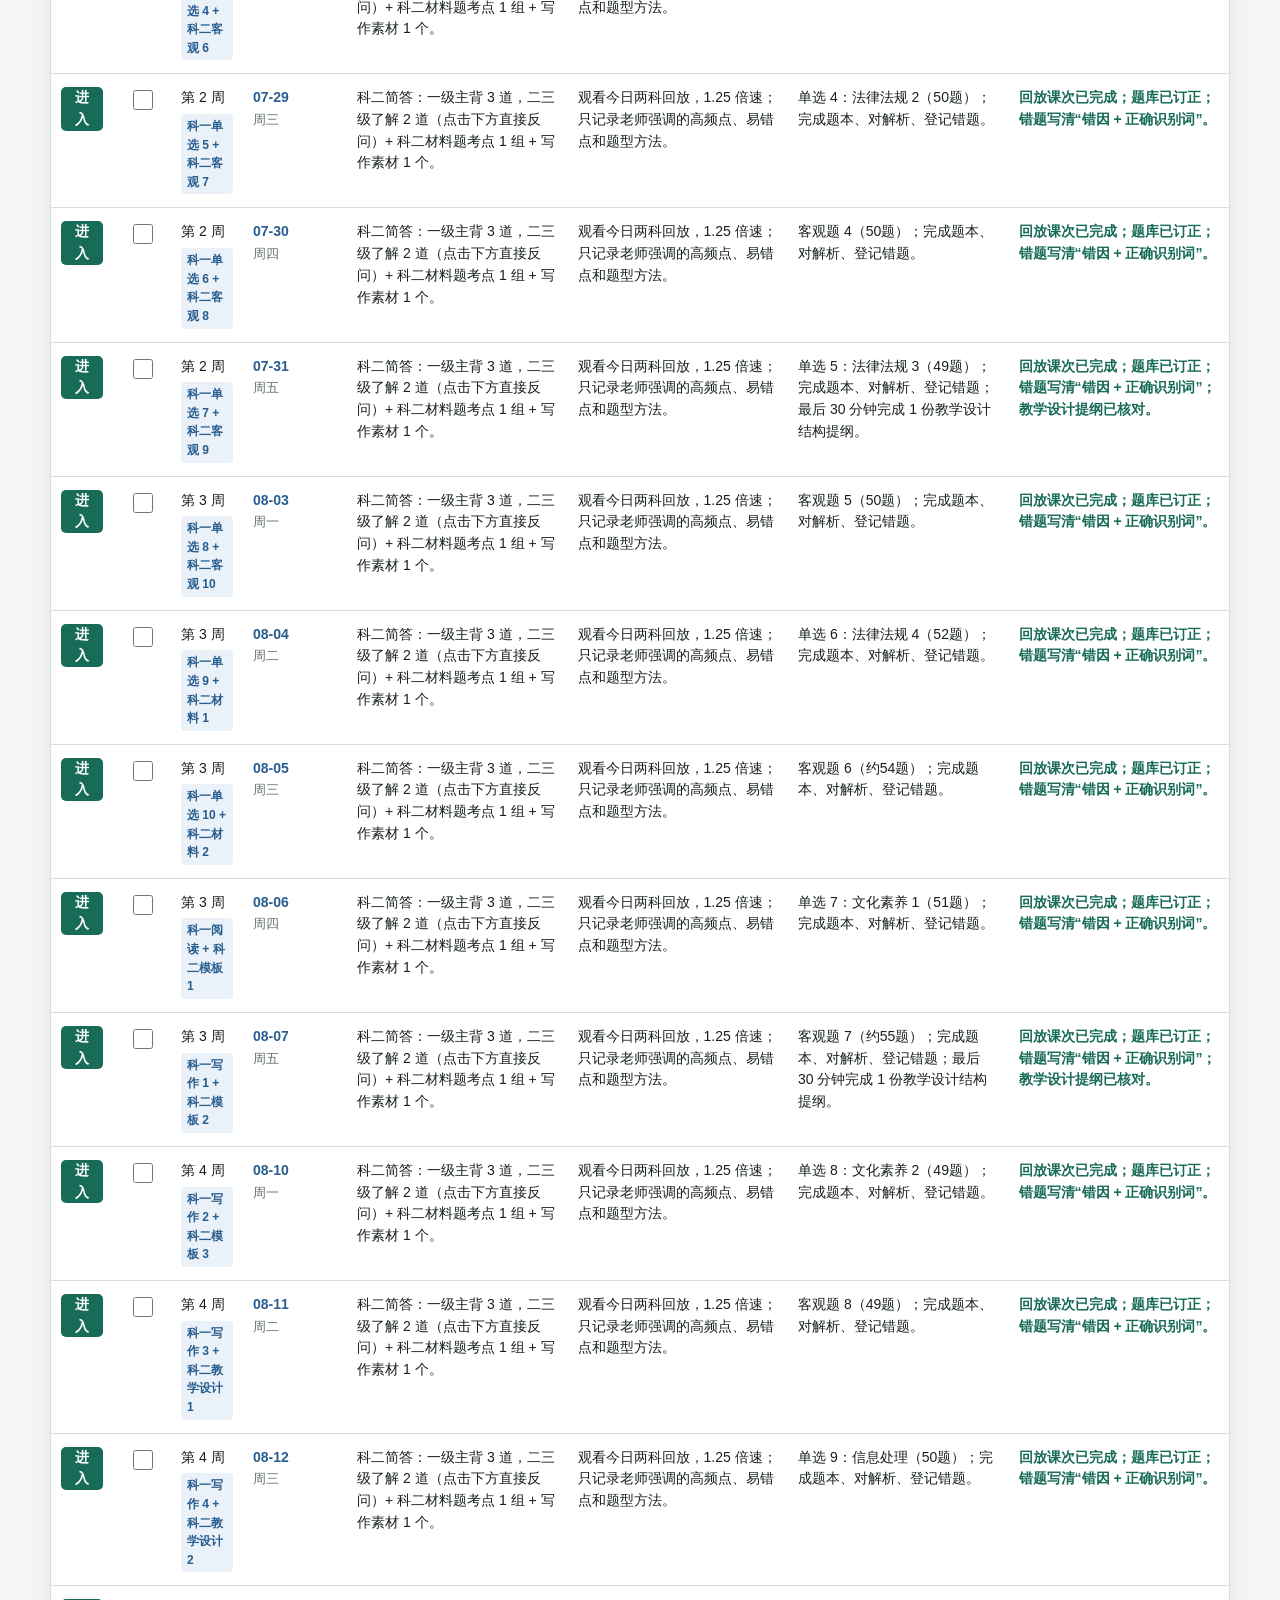
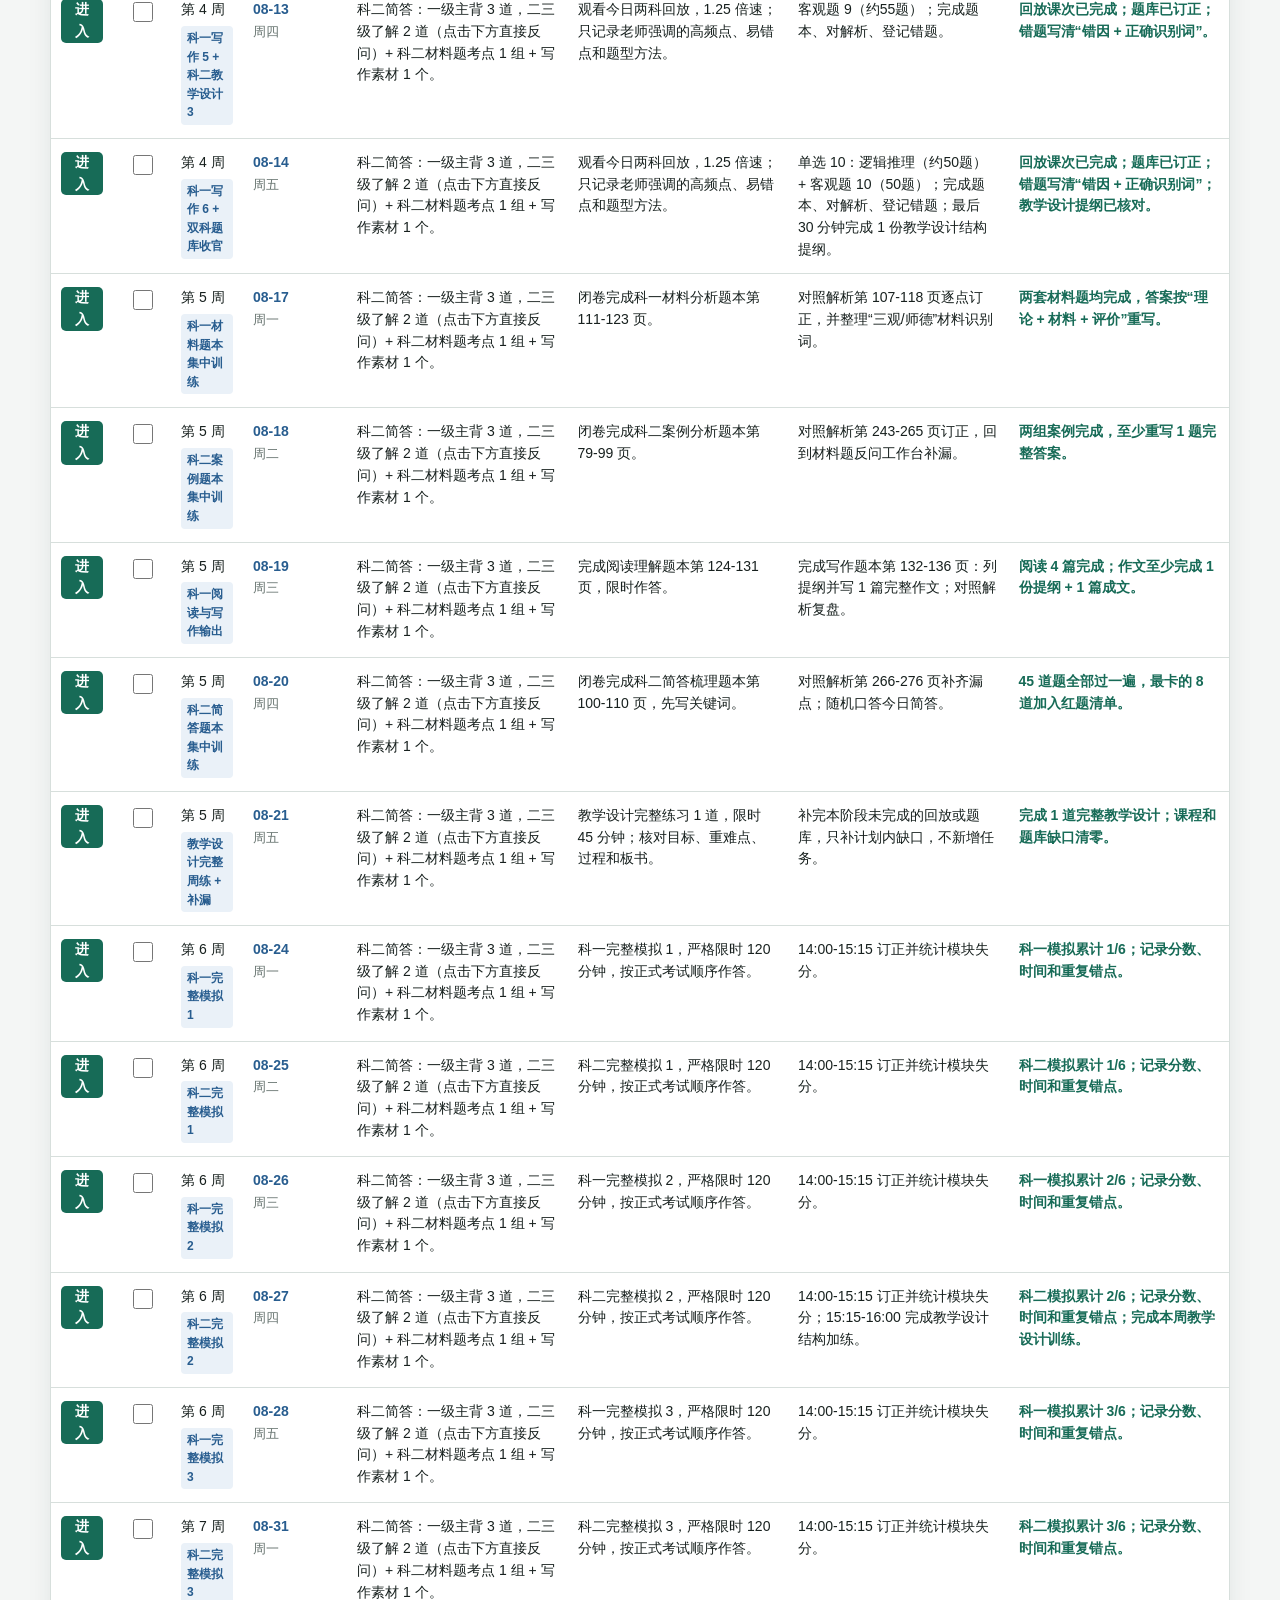
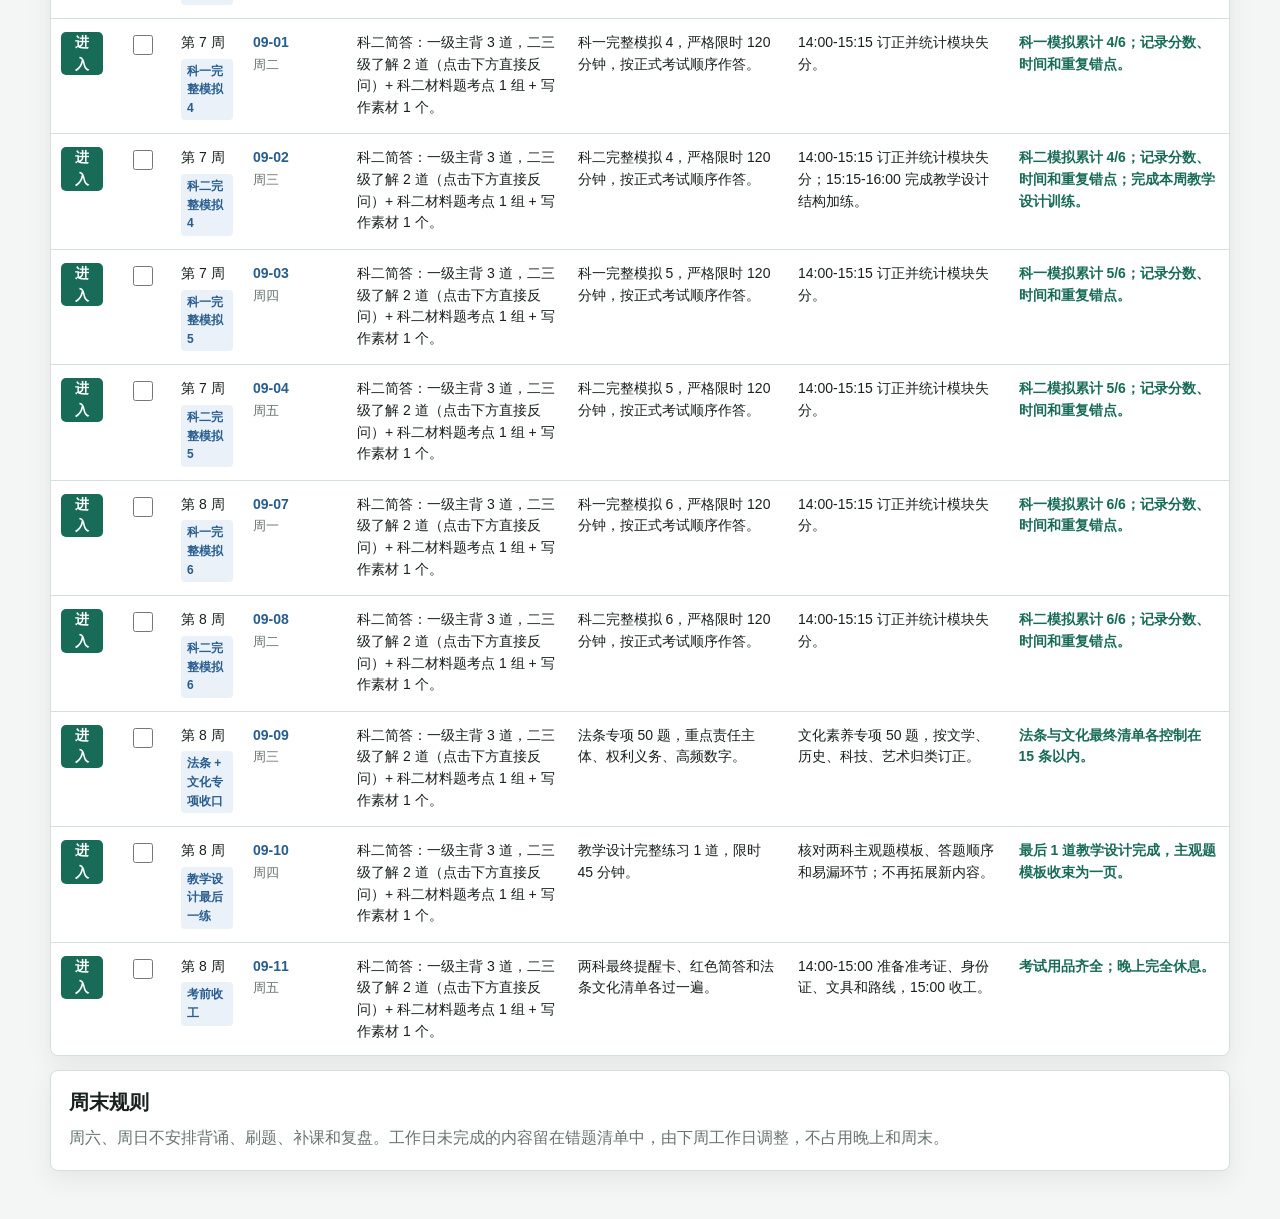
==== commit d941ddbf: "Update teacher-cert priority review plan" ====
--- a/teacher-cert/index.html
+++ b/teacher-cert/index.html
@@ -61,9 +61,9 @@
     tr.completed .task-text { text-decoration: line-through; text-decoration-thickness: 1px; }
     .date-cell { width: 104px; }
     .week-cell { width: 72px; }
-    .entry-cell { width: 62px; text-align: center; }
-    .day-link, .today-entry { display: inline-flex; align-items: center; justify-content: center; min-height: 34px; padding: 0 10px; border-radius: 5px; background: var(--green); color: #fff; font-weight: 800; text-decoration: none; }
-    .day-link:hover, .today-entry:hover { background: #105543; }
+    .entry-cell { width: 62px; text-align: center; }
+    .day-link, .today-entry { display: inline-flex; align-items: center; justify-content: center; min-height: 34px; padding: 0 10px; border-radius: 5px; background: var(--green); color: #fff; font-weight: 800; text-decoration: none; }
+    .day-link:hover, .today-entry:hover { background: #105543; }
     .done-cell { width: 58px; text-align: center; }
     .done-cell input { width: 20px; height: 20px; accent-color: var(--green); }
     .date { font-weight: 900; color: var(--blue); }
@@ -108,10 +108,10 @@
         <a href="./教资可视化工作台/index.html">返回教资工作台</a>
         <a href="./教资备考学习计划-2026-09-12考试.txt">打开文字版计划</a>
         <a href="https://www.fenbi.com/spa/pwa/episodes/795097" target="_blank" rel="noopener">粉笔刷题班网课</a>
-        <a href="./科目二教育教学知识与能力备考/90_主观题与答题技巧/科目二简答题反问工作台.html">科二简答反问</a>
+        <a href="./科目二教育教学知识与能力备考/90_主观题与答题技巧/科目二简答题反问工作台.html">科二简答反问</a>
         <a href="./教资科一选择题错题本.html">科一错题本</a>
-      </div>
-      <a class="today-entry" id="todayEntry" href="./教资二轮每日复习工作台.html">进入今日任务</a>
+      </div>
+      <a class="today-entry" id="todayEntry" href="./教资二轮每日复习工作台.html">进入今日任务</a>
 
     </div>
 
@@ -158,7 +158,7 @@
       <table>
         <thead>
           <tr>
-            <th class="entry-cell">入口</th>
+            <th class="entry-cell">入口</th>
             <th class="done-cell">完成</th>
             <th class="week-cell">周次</th>
             <th class="date-cell">日期</th>
@@ -179,8 +179,8 @@
     </section>
   </main>
 
-  <script src="./教资二轮复习计划数据.js"></script>
-  <script>
+  <script src="./教资二轮复习计划数据.js"></script>
+  <script>
     const schedule = window.teacherCertSchedule;
 
     const storageKey = 'teacher-cert-phase2-plan-2026-v2';
@@ -209,8 +209,8 @@
       body.innerHTML = visible.map(item => {
         const isDone = completed.has(item.date);
         const classes = [item.date === localToday ? 'today' : '', isDone ? 'completed' : ''].filter(Boolean).join(' ');
-        return `<tr class="${classes}" data-date="${item.date}">
-          <td class="entry-cell" data-label="入口"><a class="day-link" href="./教资二轮每日复习工作台.html?date=${item.date}">进入</a></td>
+        return `<tr class="${classes}" data-date="${item.date}">
+          <td class="entry-cell" data-label="入口"><a class="day-link" href="./教资二轮每日复习工作台.html?date=${item.date}">进入</a></td>
           <td class="done-cell" data-label="完成"><input type="checkbox" aria-label="标记 ${item.date} 已完成" ${isDone ? 'checked' : ''}></td>
           <td class="week-cell" data-label="周次">第 ${item.week} 周<br><span class="focus">${item.focus}</span></td>
           <td class="date-cell" data-label="日期"><span class="date">${item.date.slice(5)}</span><br><span class="day">${item.day}</span></td>
@@ -231,7 +231,7 @@
           const dailyState = JSON.parse(localStorage.getItem(dailyKey) || '{"note":""}');
           dailyState.morning = checkbox.checked;
           dailyState.am = checkbox.checked;
-          dailyState.pm = checkbox.checked;
+          dailyState.pm = checkbox.checked;
           dailyState.material = checkbox.checked;
           localStorage.setItem(dailyKey, JSON.stringify(dailyState));
           render();
@@ -269,7 +269,7 @@
         const dailyState = JSON.parse(localStorage.getItem(dailyKey) || '{"note":""}');
         dailyState.morning = false;
         dailyState.am = false;
-        dailyState.pm = false;
+        dailyState.pm = false;
         dailyState.material = false;
         localStorage.setItem(dailyKey, JSON.stringify(dailyState));
       });
@@ -280,6 +280,6 @@
     render();
   </script>
 </body>
-</html>
-
-
+</html>
+
+
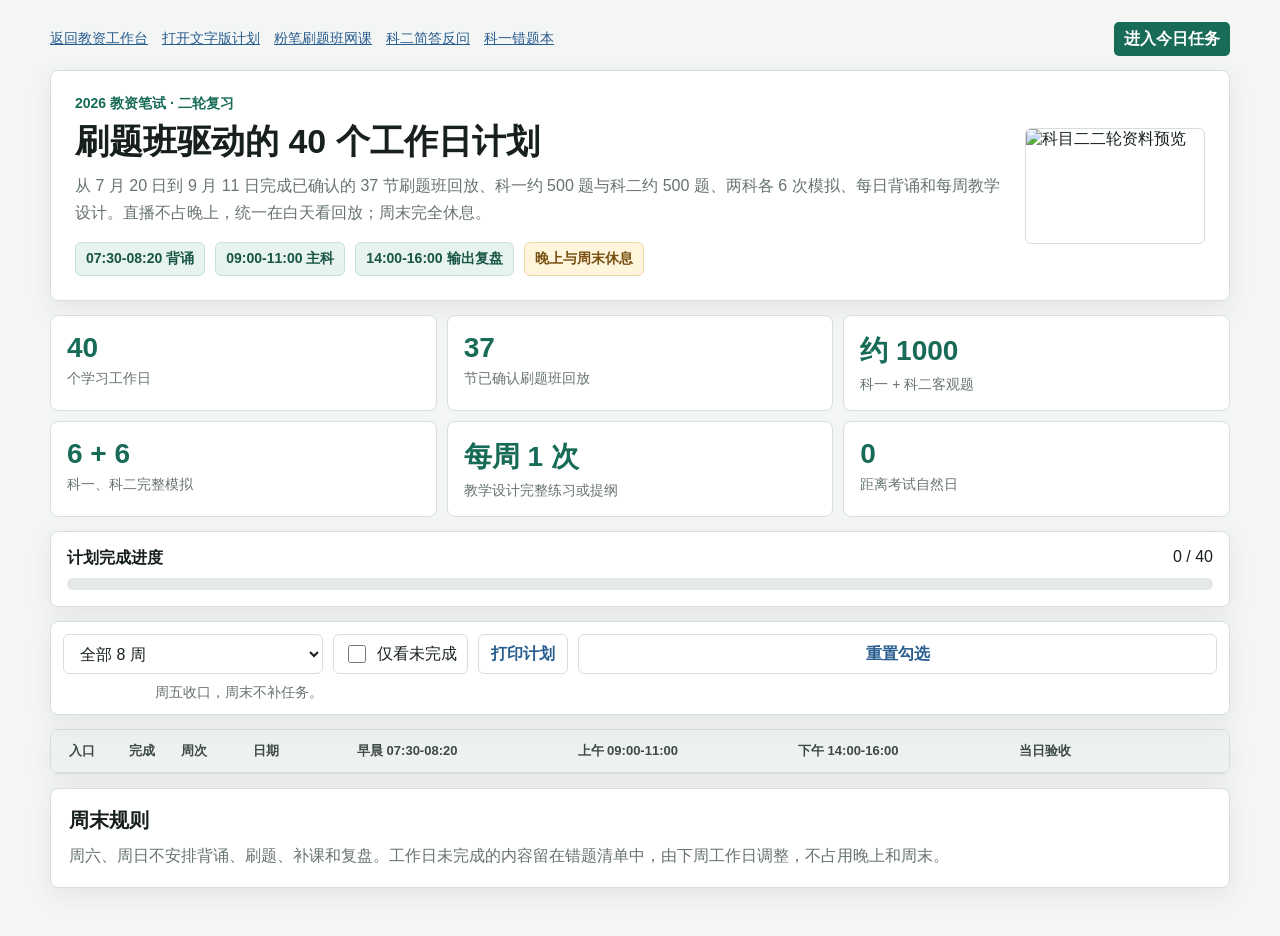
==== commit 62cd4c9b: "Add stable short-answer workbench URL" ====
--- a/teacher-cert/index.html
+++ b/teacher-cert/index.html
@@ -1,4 +1,4 @@
-﻿<!doctype html>
+<!doctype html>
 <html lang="zh-CN">
 <head>
   <meta charset="utf-8">
@@ -61,9 +61,9 @@
     tr.completed .task-text { text-decoration: line-through; text-decoration-thickness: 1px; }
     .date-cell { width: 104px; }
     .week-cell { width: 72px; }
-    .entry-cell { width: 62px; text-align: center; }
-    .day-link, .today-entry { display: inline-flex; align-items: center; justify-content: center; min-height: 34px; padding: 0 10px; border-radius: 5px; background: var(--green); color: #fff; font-weight: 800; text-decoration: none; }
-    .day-link:hover, .today-entry:hover { background: #105543; }
+    .entry-cell { width: 62px; text-align: center; }
+    .day-link, .today-entry { display: inline-flex; align-items: center; justify-content: center; min-height: 34px; padding: 0 10px; border-radius: 5px; background: var(--green); color: #fff; font-weight: 800; text-decoration: none; }
+    .day-link:hover, .today-entry:hover { background: #105543; }
     .done-cell { width: 58px; text-align: center; }
     .done-cell input { width: 20px; height: 20px; accent-color: var(--green); }
     .date { font-weight: 900; color: var(--blue); }
@@ -108,10 +108,10 @@
         <a href="./教资可视化工作台/index.html">返回教资工作台</a>
         <a href="./教资备考学习计划-2026-09-12考试.txt">打开文字版计划</a>
         <a href="https://www.fenbi.com/spa/pwa/episodes/795097" target="_blank" rel="noopener">粉笔刷题班网课</a>
-        <a href="./科目二教育教学知识与能力备考/90_主观题与答题技巧/科目二简答题反问工作台.html">科二简答反问</a>
+        <a href="./short-answer.html">科二简答反问</a>
         <a href="./教资科一选择题错题本.html">科一错题本</a>
-      </div>
-      <a class="today-entry" id="todayEntry" href="./教资二轮每日复习工作台.html">进入今日任务</a>
+      </div>
+      <a class="today-entry" id="todayEntry" href="./教资二轮每日复习工作台.html">进入今日任务</a>
 
     </div>
 
@@ -158,7 +158,7 @@
       <table>
         <thead>
           <tr>
-            <th class="entry-cell">入口</th>
+            <th class="entry-cell">入口</th>
             <th class="done-cell">完成</th>
             <th class="week-cell">周次</th>
             <th class="date-cell">日期</th>
@@ -179,8 +179,8 @@
     </section>
   </main>
 
-  <script src="./教资二轮复习计划数据.js"></script>
-  <script>
+  <script src="./教资二轮复习计划数据.js?v=20260722-priority100"></script>
+  <script>
     const schedule = window.teacherCertSchedule;
 
     const storageKey = 'teacher-cert-phase2-plan-2026-v2';
@@ -209,8 +209,8 @@
       body.innerHTML = visible.map(item => {
         const isDone = completed.has(item.date);
         const classes = [item.date === localToday ? 'today' : '', isDone ? 'completed' : ''].filter(Boolean).join(' ');
-        return `<tr class="${classes}" data-date="${item.date}">
-          <td class="entry-cell" data-label="入口"><a class="day-link" href="./教资二轮每日复习工作台.html?date=${item.date}">进入</a></td>
+        return `<tr class="${classes}" data-date="${item.date}">
+          <td class="entry-cell" data-label="入口"><a class="day-link" href="./教资二轮每日复习工作台.html?date=${item.date}">进入</a></td>
           <td class="done-cell" data-label="完成"><input type="checkbox" aria-label="标记 ${item.date} 已完成" ${isDone ? 'checked' : ''}></td>
           <td class="week-cell" data-label="周次">第 ${item.week} 周<br><span class="focus">${item.focus}</span></td>
           <td class="date-cell" data-label="日期"><span class="date">${item.date.slice(5)}</span><br><span class="day">${item.day}</span></td>
@@ -231,7 +231,7 @@
           const dailyState = JSON.parse(localStorage.getItem(dailyKey) || '{"note":""}');
           dailyState.morning = checkbox.checked;
           dailyState.am = checkbox.checked;
-          dailyState.pm = checkbox.checked;
+          dailyState.pm = checkbox.checked;
           dailyState.material = checkbox.checked;
           localStorage.setItem(dailyKey, JSON.stringify(dailyState));
           render();
@@ -269,7 +269,7 @@
         const dailyState = JSON.parse(localStorage.getItem(dailyKey) || '{"note":""}');
         dailyState.morning = false;
         dailyState.am = false;
-        dailyState.pm = false;
+        dailyState.pm = false;
         dailyState.material = false;
         localStorage.setItem(dailyKey, JSON.stringify(dailyState));
       });
@@ -280,6 +280,6 @@
     render();
   </script>
 </body>
-</html>
-
-
+</html>
+
+
